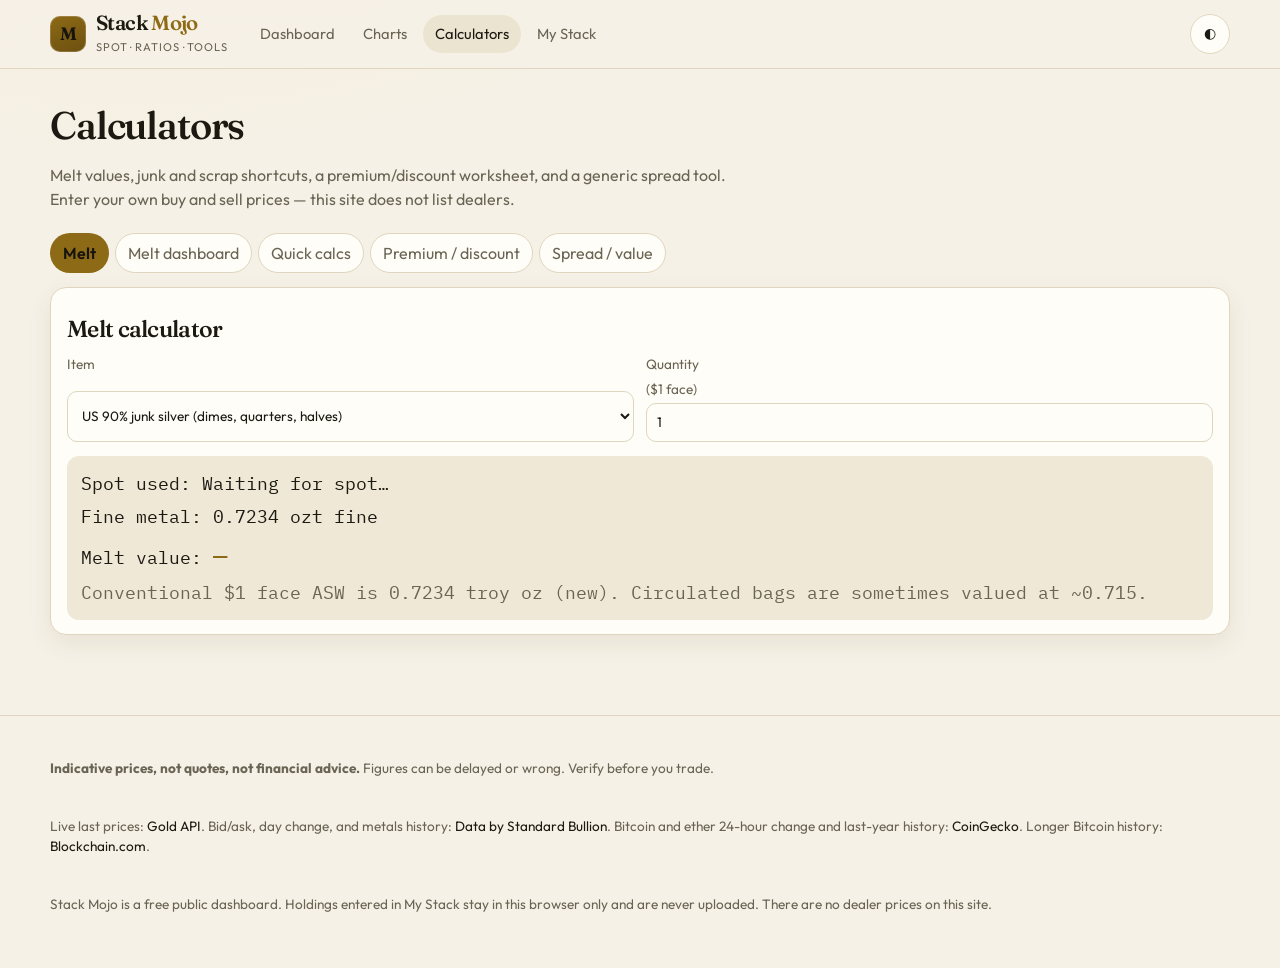
==== calculators.html @ 8f30abaa "Add Stack Mojo, a public metals and crypto spot dashboard. Static PWA with live Gold API last prices" ====
<!DOCTYPE html>
<html lang="en">
<head>
  <meta charset="utf-8">
  <meta name="viewport" content="width=device-width, initial-scale=1">
  <meta name="theme-color" content="#10120e">
  <meta name="description" content="Melt calculator, junk and scrap shortcuts, premium/discount and generic spread tools.">
  <title>Calculators — Stack Mojo</title>
  <link rel="icon" href="assets/favicon.svg" type="image/svg+xml">
  <link rel="apple-touch-icon" href="assets/icons/icon-192.png">
  <link rel="manifest" href="manifest.webmanifest">
  <link rel="preconnect" href="https://fonts.googleapis.com">
  <link rel="preconnect" href="https://fonts.gstatic.com" crossorigin>
  <link href="https://fonts.googleapis.com/css2?family=Fraunces:opsz,wght@9..144,500;9..144,650&family=IBM+Plex+Mono:wght@400;500&family=Outfit:wght@400;500;600&display=swap" rel="stylesheet">
  <link rel="stylesheet" href="css/app.css">
  <script src="js/core.js"></script>

</head>
<body>
  <header class="site-header">
    <div class="wrap header-inner">
      <a class="brand" href="index.html">
        <span class="mark" aria-hidden="true">M</span>
        <span><span class="brand-name">Stack <span>Mojo</span></span><span class="brand-tag">Spot · Ratios · Tools</span></span>
      </a>
      <nav class="primary" aria-label="Primary">
        <a href="index.html" >Dashboard</a>
        <a href="charts.html" >Charts</a>
        <a href="calculators.html"  aria-current="page">Calculators</a>
        <a href="stack.html" >My Stack</a>
      </nav>
      <div class="header-actions">
        <button class="icon-btn" type="button" id="theme-toggle" title="Toggle theme" aria-label="Toggle color theme">◐</button>
      </div>
    </div>
  </header>

<main class="wrap">

    <section class="hero" id="calc-page">
      <div>
        <h1>Calculators</h1>
        <p class="lede">Melt values, junk and scrap shortcuts, a premium/discount worksheet, and a generic spread tool. Enter your own buy and sell prices — this site does not list dealers.</p>
      </div>
    </section>
    <p id="calc-error" class="notice" hidden></p>
    <div class="tabs" role="tablist">
      <button type="button" data-tab="melt" aria-selected="true">Melt</button>
      <button type="button" data-tab="dash">Melt dashboard</button>
      <button type="button" data-tab="quick">Quick calcs</button>
      <button type="button" data-tab="prem">Premium / discount</button>
      <button type="button" data-tab="spread">Spread / value</button>
    </div>

    <section class="panel card" id="panel-melt">
      <h2>Melt calculator</h2>
      <div class="form-grid">
        <label>Item <select id="melt-item"></select></label>
        <label>Quantity <span id="melt-unit-hint" class="muted"></span> <input id="melt-qty" type="number" min="0" step="any" value="1"></label>
      </div>
      <div class="calc-out" style="margin-top:14px">
        <div>Spot used: <span id="melt-spot">—</span></div>
        <div>Fine metal: <span id="melt-oz">—</span></div>
        <div>Melt value: <span class="big" id="melt-value">—</span></div>
        <div class="muted" id="melt-note"></div>
      </div>
    </section>

    <section class="panel card" id="panel-dash" hidden>
      <h2>Melt dashboard</h2>
      <p class="muted">One unit of each item at the live spot. $1 face of 90% silver uses 0.7234 ozt ASW.</p>
      <div id="melt-dashboard"></div>
    </section>

    <section class="panel card" id="panel-quick" hidden>
      <h2>Quick calculators</h2>
      <div class="grid" style="grid-template-columns: repeat(auto-fit, minmax(260px, 1fr)); gap:16px">
        <div>
          <h3>90% junk by face</h3>
          <label>$ face <input id="q-90-face" type="number" min="0" step="any" value="1"></label>
          <div class="calc-out" style="margin-top:10px">
            <div id="q-90-oz">—</div>
            <div class="big" id="q-90-val">—</div>
          </div>
          <p class="muted">Uses 0.7234 ozt per $1 face.</p>
        </div>
        <div>
          <h3>90% junk by gross weight</h3>
          <label>Gross troy oz of coins <input id="q-90-wt" type="number" min="0" step="any" value="1"></label>
          <div class="calc-out" style="margin-top:10px">
            <div id="q-90-wt-oz">—</div>
            <div class="big" id="q-90-wt-val">—</div>
          </div>
          <p class="muted">Assumes 90% fine by weight (unworn).</p>
        </div>
        <div>
          <h3>Scrap gold by karat</h3>
          <label>Grams <input id="q-karat-g" type="number" min="0" step="any" value="10"></label>
          <label>Karat <input id="q-karat" type="number" min="1" max="24" step="any" value="14"></label>
          <div class="calc-out" style="margin-top:10px">
            <div id="q-karat-oz">—</div>
            <div class="big" id="q-karat-val">—</div>
          </div>
        </div>
        <div>
          <h3>.999 fine by ounce</h3>
          <label>Troy ounces <input id="q-999-oz" type="number" min="0" step="any" value="1"></label>
          <label>Metal
            <select id="q-999-metal">
              <option value="XAG">Silver</option>
              <option value="XAU">Gold</option>
              <option value="XPT">Platinum</option>
              <option value="XPD">Palladium</option>
            </select>
          </label>
          <div class="calc-out" style="margin-top:10px">
            <div class="big" id="q-999-val">—</div>
          </div>
        </div>
      </div>
    </section>

    <section class="panel card" id="panel-prem" hidden>
      <h2>Premium / discount</h2>
      <div class="tabs">
        <button type="button" data-prem-tab="buy" aria-selected="true">Buy</button>
        <button type="button" data-prem-tab="sell">Sell</button>
      </div>
      <div class="form-grid">
        <label>Metal
          <select id="p-metal">
            <option value="XAG">Silver</option><option value="XAU">Gold</option>
            <option value="XPT">Platinum</option><option value="XPD">Palladium</option>
          </select>
        </label>
        <label>Fine ounces per unit <input id="p-oz" type="number" min="0" step="any" value="1"></label>
        <label>Price per unit <input id="p-price" type="number" min="0" step="any" value=""></label>
        <label>Quantity <input id="p-qty" type="number" min="0" step="any" value="1"></label>
        <label>Shipping $ <input id="p-ship" type="number" step="any" value="0"></label>
        <label>Tax % <input id="p-tax" type="number" step="any" value="0"></label>
        <label>Card / fee % <input id="p-fee" type="number" step="any" value="0"></label>
      </div>
      <div class="calc-out" style="margin-top:14px">
        <div>Melt of the lot: <span id="p-melt">—</span></div>
        <div><span id="p-net-label">Total paid</span>: <span id="p-net">—</span></div>
        <div>Premium vs melt: <span class="big" id="p-prem">—</span></div>
      </div>
    </section>

    <section class="panel card" id="panel-spread" hidden>
      <h2>Spread / value</h2>
      <p class="muted">Type any ask and buy-back you were quoted. The site does not supply dealer prices.</p>
      <div class="form-grid">
        <label>Metal
          <select id="s-metal">
            <option value="XAG">Silver</option><option value="XAU">Gold</option>
            <option value="XPT">Platinum</option><option value="XPD">Palladium</option>
          </select>
        </label>
        <label>Fine ounces <input id="s-oz" type="number" min="0" step="any" value="1"></label>
        <label>Dealer ask (you pay) <input id="s-ask" type="number" min="0" step="any"></label>
        <label>Dealer buy-back (they pay) <input id="s-bid" type="number" min="0" step="any"></label>
        <label>Override spot (optional) <input id="s-spot" type="number" min="0" step="any" placeholder="Uses live spot if blank"></label>
      </div>
      <div class="calc-out" style="margin-top:14px">
        <div>Spot used: <span id="s-spot-used">—</span> · Melt: <span id="s-melt">—</span></div>
        <div>Premium over spot: <span id="s-prem">—</span></div>
        <div>Buy-back vs spot: <span id="s-bidvs">—</span></div>
        <div>Round-trip spread: <span id="s-spread">—</span></div>
        <div>Breakeven spot move: <span class="big" id="s-be">—</span></div>
      </div>
      <p class="muted">Breakeven is the spot move per ounce needed for the buy-back to cover what you paid, ignoring shipping and tax.</p>
    </section>
    <script>
      document.querySelectorAll(".tabs [data-tab]").forEach((btn) => {
        btn.addEventListener("click", () => {
          document.querySelectorAll(".tabs [data-tab]").forEach((b) => b.setAttribute("aria-selected", b === btn ? "true" : "false"));
          const id = btn.dataset.tab;
          document.querySelectorAll(".panel").forEach((p) => { p.hidden = p.id !== "panel-" + id; });
        });
      });
    </script>

</main>
  <script src="js/prices.js"></script>
  <script src="js/calc.js"></script>

  <footer class="site-footer">
    <div class="wrap">
      <p><strong>Indicative prices, not quotes, not financial advice.</strong> Figures can be delayed or wrong. Verify before you trade.</p>
      <p>Live last prices: <a href="https://gold-api.com">Gold API</a>. Bid/ask, day change, and metals history: <a href="https://standardbullion.com">Data by Standard Bullion</a>. Bitcoin and ether 24-hour change and last-year history: <a href="https://www.coingecko.com">CoinGecko</a>. Longer Bitcoin history: <a href="https://www.blockchain.com">Blockchain.com</a>.</p>
      <p>Stack Mojo is a free public dashboard. Holdings entered in My Stack stay in this browser only and are never uploaded. There are no dealer prices on this site.</p>
    </div>
  </footer>
  <script>
    document.getElementById("theme-toggle")?.addEventListener("click", () => Mojo.toggleTheme());
  </script>
  <script src="js/sw-register.js"></script>
</body>
</html>
---- css/app.css ----
:root {
  --bg: #10120e;
  --bg-elev: #181b14;
  --bg-card: #1c2018;
  --bg-soft: #24281f;
  --line: #32382c;
  --line-strong: #4a5340;
  --text: #f3ebd4;
  --muted: #a39a82;
  --faint: #6f6a58;
  --gold: #e2b857;
  --gold-deep: #c4922a;
  --gold-dim: rgba(226, 184, 87, 0.14);
  --up: #7dcea0;
  --down: #e07a6a;
  --warn: #e0b86a;
  --shadow: 0 10px 30px rgba(0, 0, 0, 0.28);
  --radius: 16px;
  --font: "Outfit", "Segoe UI", sans-serif;
  --display: "Fraunces", Georgia, serif;
  --mono: "IBM Plex Mono", ui-monospace, monospace;
  color-scheme: dark;
}

[data-theme="light"] {
  --bg: #f6f1e6;
  --bg-elev: #fffdf7;
  --bg-card: #fffdf7;
  --bg-soft: #efe8d6;
  --line: #e0d6bf;
  --line-strong: #c9b894;
  --text: #1c1912;
  --muted: #6a6454;
  --faint: #8a8370;
  --gold: #8d6a16;
  --gold-deep: #6d5010;
  --gold-dim: rgba(141, 106, 22, 0.1);
  --up: #1e7a4a;
  --down: #b44535;
  --warn: #8a5a12;
  --shadow: 0 8px 24px rgba(70, 55, 20, 0.08);
  color-scheme: light;
}

* { box-sizing: border-box; }
html, body { margin: 0; padding: 0; }
html { scroll-behavior: smooth; }
body {
  font-family: var(--font);
  background:
    radial-gradient(1200px 500px at 10% -10%, rgba(226, 184, 87, 0.07), transparent 50%),
    var(--bg);
  color: var(--text);
  min-height: 100vh;
  line-height: 1.5;
}

a { color: var(--gold); text-decoration: none; }
a:hover { text-decoration: underline; }

.wrap { width: min(1180px, calc(100% - 32px)); margin: 0 auto; }

.site-header {
  position: sticky; top: 0; z-index: 40;
  background: color-mix(in srgb, var(--bg) 88%, transparent);
  backdrop-filter: blur(14px);
  border-bottom: 1px solid var(--line);
}
.header-inner {
  display: flex; align-items: center; gap: 20px;
  min-height: 68px;
}
.brand { display: flex; align-items: center; gap: 10px; color: inherit; text-decoration: none; }
.brand:hover { text-decoration: none; }
.mark {
  width: 36px; height: 36px; border-radius: 10px;
  background: linear-gradient(160deg, var(--gold), var(--gold-deep));
  color: #16140d;
  display: grid; place-items: center;
  font-family: var(--display);
  font-weight: 650;
  font-size: 18px;
  letter-spacing: -0.04em;
  box-shadow: inset 0 0 0 1px rgba(255,255,255,0.18);
}
.brand-name {
  font-family: var(--display);
  font-weight: 600;
  font-size: 1.28rem;
  letter-spacing: -0.03em;
  line-height: 1;
}
.brand-name span { color: var(--gold); }
.brand-tag { display: block; font-family: var(--font); font-size: 0.7rem; color: var(--muted); letter-spacing: 0.08em; text-transform: uppercase; margin-top: 3px; }

nav.primary { display: flex; gap: 4px; flex: 1; flex-wrap: wrap; }
nav.primary a {
  color: var(--muted);
  padding: 8px 12px;
  border-radius: 999px;
  text-decoration: none;
  font-size: 0.92rem;
}
nav.primary a:hover, nav.primary a[aria-current="page"] {
  color: var(--text);
  background: var(--gold-dim);
  text-decoration: none;
}

.header-actions { display: flex; gap: 8px; align-items: center; }
.icon-btn, .btn {
  border: 1px solid var(--line);
  background: var(--bg-elev);
  color: var(--text);
  border-radius: 999px;
  padding: 8px 12px;
  cursor: pointer;
  font: inherit;
  font-size: 0.88rem;
}
.btn-gold {
  background: var(--gold);
  color: #16140d;
  border-color: transparent;
  font-weight: 600;
}
.btn-gold:hover { filter: brightness(1.06); }
.icon-btn:hover, .btn:hover { border-color: var(--line-strong); }
.icon-btn { width: 40px; height: 40px; display: grid; place-items: center; padding: 0; }

main { padding: 28px 0 80px; }
.hero { display: flex; justify-content: space-between; gap: 16px; align-items: end; margin-bottom: 22px; flex-wrap: wrap; }
h1, h2, h3 { font-family: var(--display); font-weight: 550; letter-spacing: -0.03em; margin: 0 0 8px; }
h1 { font-size: clamp(1.8rem, 3vw, 2.5rem); }
h2 { font-size: 1.45rem; margin-top: 8px; }
.lede { color: var(--muted); max-width: 62ch; margin: 0; }

.meta-row { display: flex; flex-wrap: wrap; gap: 10px 16px; color: var(--muted); font-size: 0.88rem; }
.pill {
  display: inline-flex; align-items: center; gap: 6px;
  border: 1px solid var(--line);
  background: var(--bg-elev);
  border-radius: 999px;
  padding: 4px 10px;
}
.dot { width: 8px; height: 8px; border-radius: 50%; background: var(--faint); }
.dot.open { background: var(--up); box-shadow: 0 0 0 3px color-mix(in srgb, var(--up) 25%, transparent); }
.dot.closed { background: var(--down); }

.grid { display: grid; gap: 14px; }
.quotes { grid-template-columns: repeat(auto-fit, minmax(230px, 1fr)); }
.card {
  background: var(--bg-card);
  border: 1px solid var(--line);
  border-radius: var(--radius);
  padding: 16px 16px 14px;
  box-shadow: var(--shadow);
}
.card.ratio { background: linear-gradient(180deg, var(--gold-dim), var(--bg-card)); }
.card-label { color: var(--muted); font-size: 0.78rem; text-transform: uppercase; letter-spacing: 0.08em; }
.price {
  font-family: var(--mono);
  font-size: 1.7rem;
  font-weight: 500;
  letter-spacing: -0.03em;
  margin: 6px 0 2px;
}
.chg { font-family: var(--mono); font-size: 0.88rem; }
.chg.up { color: var(--up); }
.chg.down { color: var(--down); }
.chg.flat { color: var(--muted); }
.bidask, .sub { color: var(--muted); font-size: 0.8rem; font-family: var(--mono); }
.card footer.mini { margin-top: 10px; display: flex; justify-content: space-between; color: var(--faint); font-size: 0.75rem; }

.toolbar { display: flex; flex-wrap: wrap; gap: 8px; align-items: center; margin: 8px 0 14px; }
.seg { display: flex; border: 1px solid var(--line); border-radius: 999px; overflow: hidden; background: var(--bg-elev); }
.seg button {
  border: 0; background: transparent; color: var(--muted);
  padding: 7px 12px; cursor: pointer; font: inherit; font-size: 0.85rem;
}
.seg button[aria-pressed="true"] { background: var(--gold); color: #16140d; font-weight: 600; }
select, input, textarea {
  font: inherit; color: var(--text);
  background: var(--bg-elev);
  border: 1px solid var(--line);
  border-radius: 10px;
  padding: 8px 10px;
}
textarea { width: 100%; min-height: 120px; }
label { display: grid; gap: 4px; font-size: 0.85rem; color: var(--muted); }
.form-grid { display: grid; grid-template-columns: repeat(auto-fit, minmax(160px, 1fr)); gap: 12px; }

.chart-box { height: 420px; position: relative; }
.chart-box .placeholder { position: absolute; inset: 0; display: grid; place-items: center; color: var(--muted); }

table { width: 100%; border-collapse: collapse; font-size: 0.92rem; }
th, td { text-align: left; padding: 8px 8px; border-bottom: 1px solid var(--line); vertical-align: top; }
th { color: var(--muted); font-weight: 500; font-size: 0.78rem; text-transform: uppercase; letter-spacing: 0.06em; }
td.num, th.num { text-align: right; font-family: var(--mono); }
.tabs { display: flex; gap: 6px; flex-wrap: wrap; margin-bottom: 14px; }
.tabs button {
  border: 1px solid var(--line); background: var(--bg-elev); color: var(--muted);
  border-radius: 999px; padding: 7px 12px; cursor: pointer; font: inherit;
}
.tabs button[aria-selected="true"] { background: var(--gold); color: #16140d; border-color: transparent; font-weight: 600; }
.panel[hidden] { display: none !important; }

.notice {
  border: 1px solid var(--line);
  background: var(--gold-dim);
  border-radius: 12px;
  padding: 12px 14px;
  color: var(--text);
  font-size: 0.92rem;
}
.notice strong { color: var(--gold-deep); }
[data-theme="dark"] .notice strong { color: var(--gold); }

.calc-out {
  font-family: var(--mono);
  font-size: 1.15rem;
  background: var(--bg-soft);
  border-radius: 12px;
  padding: 14px;
  display: grid; gap: 6px;
}
.calc-out .big { font-size: 1.5rem; color: var(--gold); }

.site-footer {
  border-top: 1px solid var(--line);
  padding: 28px 0 40px;
  color: var(--muted);
  font-size: 0.85rem;
}
.site-footer .wrap { display: grid; gap: 10px; }
.site-footer a { color: var(--text); }

.hidden { display: none !important; }
.muted { color: var(--muted); }
.right { margin-left: auto; }

@media (max-width: 720px) {
  .header-inner { flex-wrap: wrap; padding: 8px 0 10px; }
  nav.primary { order: 3; width: 100%; }
  .price { font-size: 1.4rem; }
  .chart-box { height: 320px; }
  .brand-tag { display: none; }
}

@media (prefers-reduced-motion: reduce) {
  html { scroll-behavior: auto; }
  * { transition: none !important; }
}
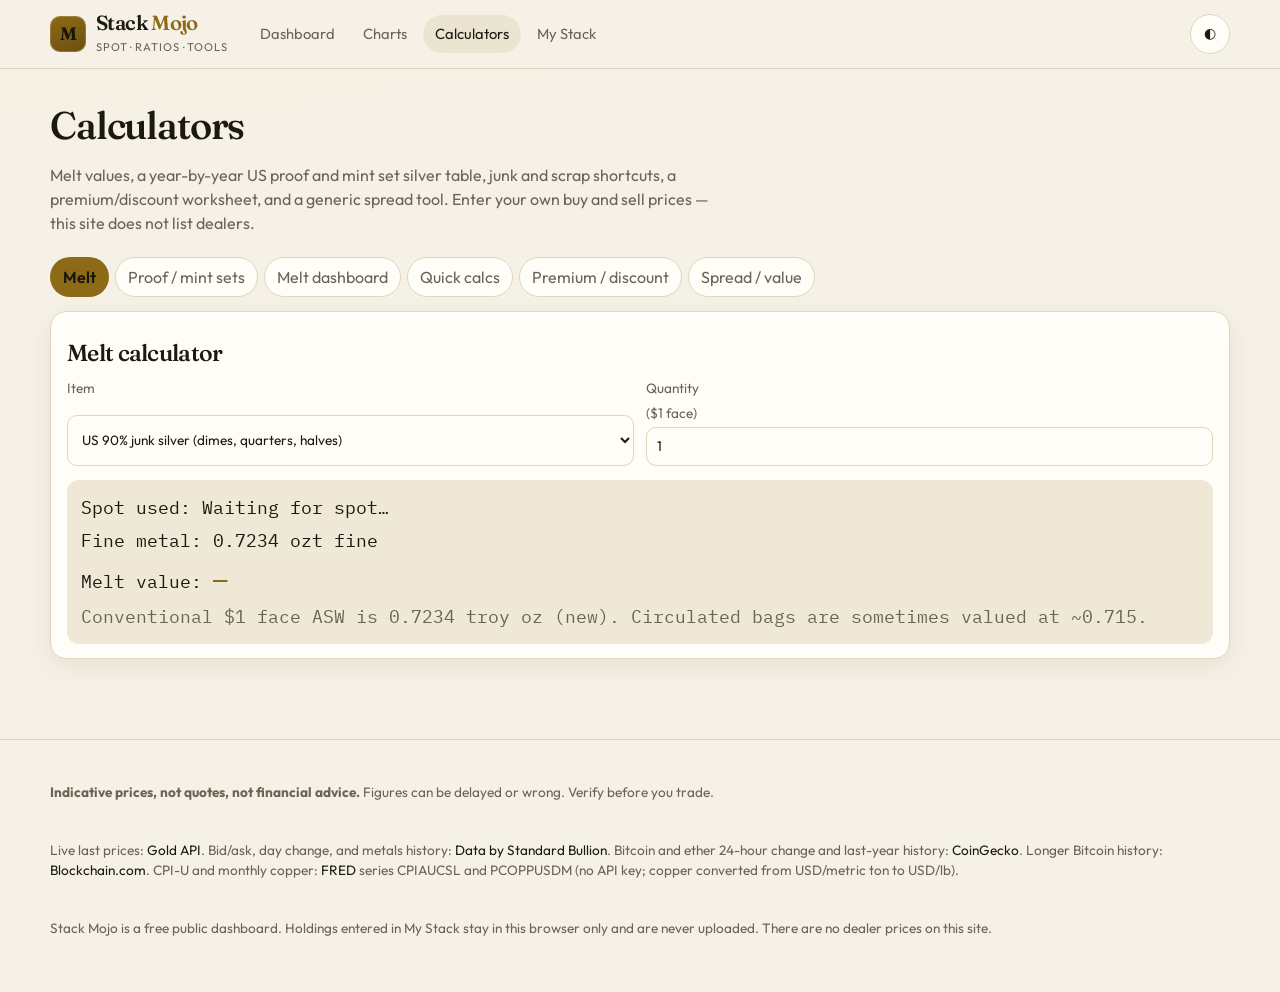
==== commit 43c20d75: "Add CPI overlay, copper history and day change, and US set silver table. Fetch FRED CPIAUCSL and PCO" ====
--- a/calculators.html
+++ b/calculators.html
@@ -4,7 +4,7 @@
   <meta charset="utf-8">
   <meta name="viewport" content="width=device-width, initial-scale=1">
   <meta name="theme-color" content="#10120e">
-  <meta name="description" content="Melt calculator, junk and scrap shortcuts, premium/discount and generic spread tools.">
+  <meta name="description" content="Melt calculator, US proof and mint set silver table, junk and scrap shortcuts, premium/discount and generic spread tools.">
   <title>Calculators — Stack Mojo</title>
   <link rel="icon" href="assets/favicon.svg" type="image/svg+xml">
   <link rel="apple-touch-icon" href="assets/icons/icon-192.png">
@@ -40,12 +40,13 @@
     <section class="hero" id="calc-page">
       <div>
         <h1>Calculators</h1>
-        <p class="lede">Melt values, junk and scrap shortcuts, a premium/discount worksheet, and a generic spread tool. Enter your own buy and sell prices — this site does not list dealers.</p>
+        <p class="lede">Melt values, a year-by-year US proof and mint set silver table, junk and scrap shortcuts, a premium/discount worksheet, and a generic spread tool. Enter your own buy and sell prices — this site does not list dealers.</p>
       </div>
     </section>
     <p id="calc-error" class="notice" hidden></p>
     <div class="tabs" role="tablist">
       <button type="button" data-tab="melt" aria-selected="true">Melt</button>
+      <button type="button" data-tab="sets">Proof / mint sets</button>
       <button type="button" data-tab="dash">Melt dashboard</button>
       <button type="button" data-tab="quick">Quick calcs</button>
       <button type="button" data-tab="prem">Premium / discount</button>
@@ -66,6 +67,41 @@
       </div>
     </section>
 
+
+    <section class="panel card" id="panel-sets" hidden>
+      <h2>US proof and mint set silver</h2>
+      <p class="muted">Actual silver weight (ASW) per official or standard set, and live melt at the silver spot on this page. Figures are melt only, not collector value. Years or products whose silver content is not a single well-documented figure are marked <strong>varies</strong> rather than guessed. A 1980 proof set is clad (no silver). A 1969 mint set contains one 40% Kennedy half (the 1969-D), not two.</p>
+      <div class="sets-toolbar">
+        <label>Year <input id="sets-year" type="number" min="1950" max="2026" placeholder="e.g. 1969 or 1980"></label>
+        <label>Type
+          <select id="sets-kind">
+            <option value="all">All types</option>
+            <option value="proof">Proof sets</option>
+            <option value="silver_proof">Silver Proof sets</option>
+            <option value="sms">Special Mint Sets</option>
+            <option value="mint">Uncirculated mint sets</option>
+            <option value="special">Special / separate products</option>
+          </select>
+        </label>
+        <label class="toggle"><input type="checkbox" id="sets-silver-only"> Hide zero-silver / no-set rows</label>
+      </div>
+      <div class="table-wrap" id="sets-table-wrap">
+        <table class="sets-table" id="sets-table">
+          <thead>
+            <tr>
+              <th>Year</th>
+              <th>Set</th>
+              <th>Silver coins</th>
+              <th class="num">ASW ozt</th>
+              <th class="num">Live melt</th>
+            </tr>
+          </thead>
+          <tbody id="sets-body"></tbody>
+        </table>
+      </div>
+      <p class="muted" id="sets-empty" hidden>No rows match those filters.</p>
+      <div id="sets-footnotes" class="footnotes"></div>
+    </section>
     <section class="panel card" id="panel-dash" hidden>
       <h2>Melt dashboard</h2>
       <p class="muted">One unit of each item at the live spot. $1 face of 90% silver uses 0.7234 ozt ASW.</p>
@@ -172,13 +208,19 @@
       <p class="muted">Breakeven is the spot move per ounce needed for the buy-back to cover what you paid, ignoring shipping and tax.</p>
     </section>
     <script>
+      function openCalcTab(id) {
+        document.querySelectorAll(".tabs [data-tab]").forEach((b) => b.setAttribute("aria-selected", b.dataset.tab === id ? "true" : "false"));
+        document.querySelectorAll("main .panel").forEach((p) => { p.hidden = p.id !== "panel-" + id; });
+      }
       document.querySelectorAll(".tabs [data-tab]").forEach((btn) => {
         btn.addEventListener("click", () => {
-          document.querySelectorAll(".tabs [data-tab]").forEach((b) => b.setAttribute("aria-selected", b === btn ? "true" : "false"));
           const id = btn.dataset.tab;
-          document.querySelectorAll(".panel").forEach((p) => { p.hidden = p.id !== "panel-" + id; });
+          openCalcTab(id);
+          if (id === "sets") history.replaceState(null, "", "#sets");
+          else if (location.hash === "#sets") history.replaceState(null, "", location.pathname + location.search);
         });
       });
+      if (location.hash === "#sets") openCalcTab("sets");
     </script>
 
 </main>
@@ -188,7 +230,7 @@
   <footer class="site-footer">
     <div class="wrap">
       <p><strong>Indicative prices, not quotes, not financial advice.</strong> Figures can be delayed or wrong. Verify before you trade.</p>
-      <p>Live last prices: <a href="https://gold-api.com">Gold API</a>. Bid/ask, day change, and metals history: <a href="https://standardbullion.com">Data by Standard Bullion</a>. Bitcoin and ether 24-hour change and last-year history: <a href="https://www.coingecko.com">CoinGecko</a>. Longer Bitcoin history: <a href="https://www.blockchain.com">Blockchain.com</a>.</p>
+      <p>Live last prices: <a href="https://gold-api.com">Gold API</a>. Bid/ask, day change, and metals history: <a href="https://standardbullion.com">Data by Standard Bullion</a>. Bitcoin and ether 24-hour change and last-year history: <a href="https://www.coingecko.com">CoinGecko</a>. Longer Bitcoin history: <a href="https://www.blockchain.com">Blockchain.com</a>. CPI-U and monthly copper: <a href="https://fred.stlouisfed.org">FRED</a> series CPIAUCSL and PCOPPUSDM (no API key; copper converted from USD/metric ton to USD/lb).</p>
       <p>Stack Mojo is a free public dashboard. Holdings entered in My Stack stay in this browser only and are never uploaded. There are no dealer prices on this site.</p>
     </div>
   </footer>
--- a/css/app.css
+++ b/css/app.css
@@ -239,6 +239,39 @@
 .muted { color: var(--muted); }
 .right { margin-left: auto; }
 
+
+.toggle {
+  display: inline-flex;
+  align-items: center;
+  gap: 8px;
+  font-size: 0.9rem;
+  color: var(--text);
+  cursor: pointer;
+  user-select: none;
+}
+.toggle input { accent-color: var(--gold); width: 1rem; height: 1rem; }
+
+.sets-toolbar {
+  display: flex;
+  flex-wrap: wrap;
+  gap: 14px 18px;
+  align-items: end;
+  margin: 12px 0 16px;
+}
+.table-wrap { overflow-x: auto; max-height: 640px; overflow-y: auto; border: 1px solid var(--line); border-radius: 12px; }
+.sets-table { margin: 0; }
+.sets-table thead th { position: sticky; top: 0; background: var(--bg-elev); z-index: 1; }
+.sets-table .set-name { font-weight: 600; }
+.sets-table .row-note { color: var(--muted); font-size: 0.82rem; margin-top: 4px; max-width: 42rem; }
+.sets-table .row-coins { font-size: 0.88rem; max-width: 28rem; }
+.sets-table tr.highlight { background: var(--gold-dim); }
+.sets-table tr.varies td.num, .sets-table tr.none td.num { color: var(--muted); font-style: italic; font-family: var(--sans, inherit); }
+
+.footnotes { margin-top: 22px; font-size: 0.88rem; color: var(--muted); display: grid; gap: 8px; }
+.footnotes h3 { color: var(--text); font-size: 0.95rem; margin: 8px 0 0; }
+.footnotes ol, .footnotes ul { margin: 0; padding-left: 1.2rem; display: grid; gap: 6px; }
+.footnotes a { color: var(--text); }
+
 @media (max-width: 720px) {
   .header-inner { flex-wrap: wrap; padding: 8px 0 10px; }
   nav.primary { order: 3; width: 100%; }
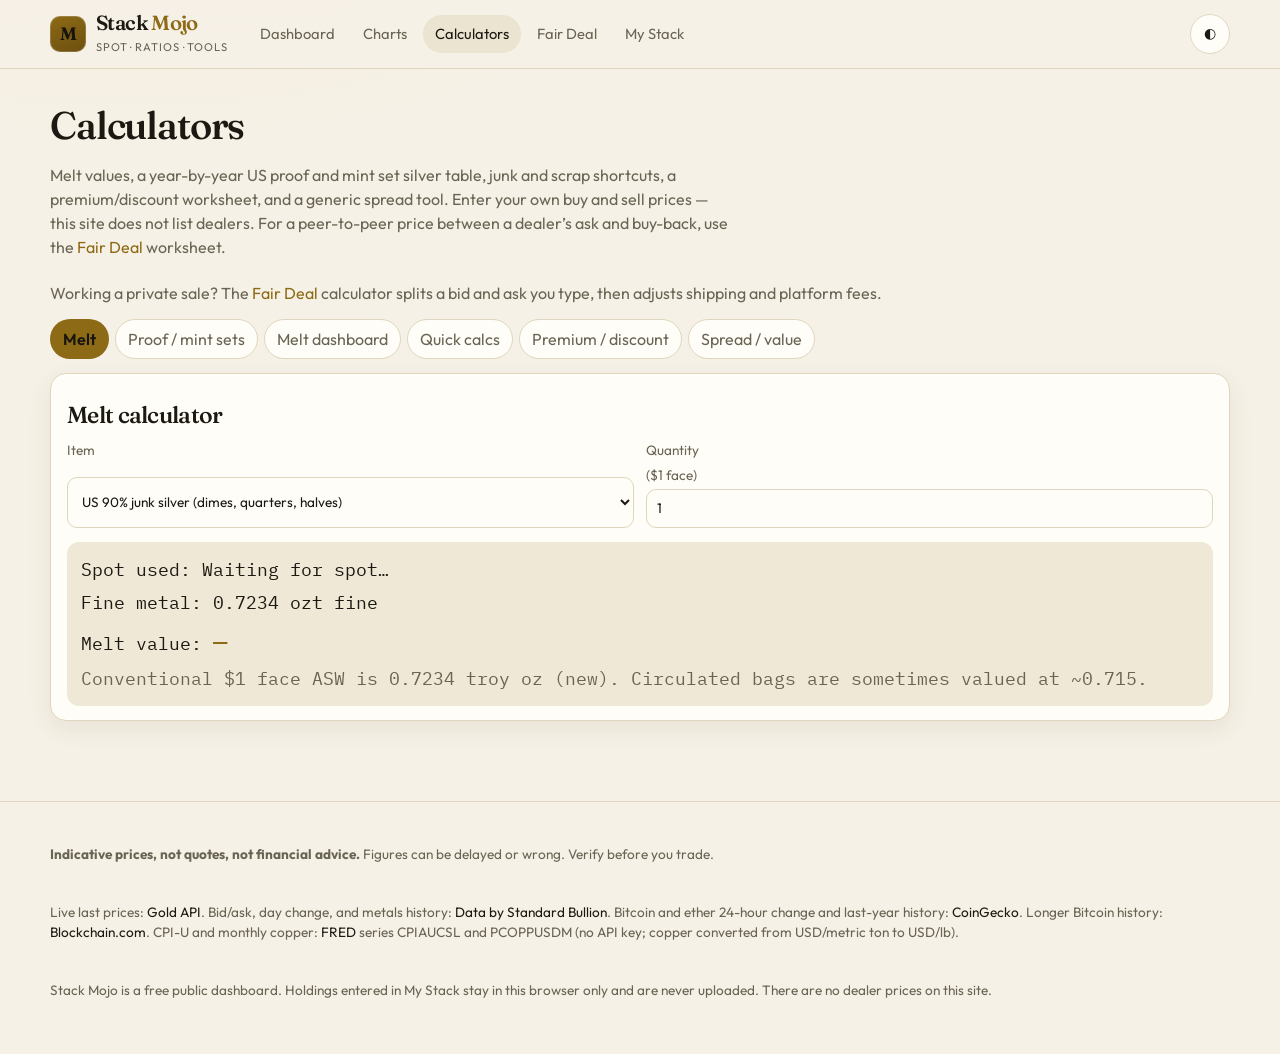
==== commit d5ea1366: "Add a Fair Deal peer-to-peer calculator and guide. New Fair Deal page splits a user-typed dealer bid" ====
--- a/calculators.html
+++ b/calculators.html
@@ -27,6 +27,7 @@
         <a href="index.html" >Dashboard</a>
         <a href="charts.html" >Charts</a>
         <a href="calculators.html"  aria-current="page">Calculators</a>
+        <a href="fair-deal.html" >Fair Deal</a>
         <a href="stack.html" >My Stack</a>
       </nav>
       <div class="header-actions">
@@ -40,10 +41,11 @@
     <section class="hero" id="calc-page">
       <div>
         <h1>Calculators</h1>
-        <p class="lede">Melt values, a year-by-year US proof and mint set silver table, junk and scrap shortcuts, a premium/discount worksheet, and a generic spread tool. Enter your own buy and sell prices — this site does not list dealers.</p>
+        <p class="lede">Melt values, a year-by-year US proof and mint set silver table, junk and scrap shortcuts, a premium/discount worksheet, and a generic spread tool. Enter your own buy and sell prices — this site does not list dealers. For a peer-to-peer price between a dealer’s ask and buy-back, use the <a href="fair-deal.html">Fair Deal</a> worksheet.</p>
       </div>
     </section>
     <p id="calc-error" class="notice" hidden></p>
+    <p class="muted" style="margin-bottom:14px">Working a private sale? The <a href="fair-deal.html">Fair Deal</a> calculator splits a bid and ask you type, then adjusts shipping and platform fees.</p>
     <div class="tabs" role="tablist">
       <button type="button" data-tab="melt" aria-selected="true">Melt</button>
       <button type="button" data-tab="sets">Proof / mint sets</button>
--- a/css/app.css
+++ b/css/app.css
@@ -272,6 +272,65 @@
 .footnotes ol, .footnotes ul { margin: 0; padding-left: 1.2rem; display: grid; gap: 6px; }
 .footnotes a { color: var(--text); }
 
+
+.fair-layout {
+  display: grid;
+  grid-template-columns: repeat(2, minmax(0, 1fr));
+  gap: 18px;
+  align-items: start;
+}
+.split-label { display: grid; gap: 8px; margin-top: 16px; }
+.split-label input[type="range"] {
+  width: 100%;
+  accent-color: var(--gold);
+  padding: 0;
+  background: transparent;
+  border: 0;
+}
+.split-ends {
+  display: flex;
+  justify-content: space-between;
+  gap: 8px;
+  font-size: 0.75rem;
+  color: var(--muted);
+  margin-top: 4px;
+}
+.fd-actions { display: flex; flex-wrap: wrap; gap: 8px; margin-top: 16px; }
+.fd-range { margin-top: 10px; }
+.fd-range-track {
+  position: relative;
+  height: 12px;
+  border-radius: 999px;
+  background: var(--bg-soft);
+  border: 1px solid var(--line);
+  margin: 8px 0 6px;
+}
+.fd-range-fill {
+  position: absolute;
+  top: 0; bottom: 0;
+  left: 25%;
+  width: 50%;
+  background: var(--gold-dim);
+  border-radius: 999px;
+}
+.fd-range-mark {
+  position: absolute;
+  top: -4px;
+  width: 4px;
+  height: 20px;
+  margin-left: -2px;
+  background: var(--gold);
+  border-radius: 2px;
+  left: 50%;
+}
+.checklist, .trade-list { margin: 10px 0 0; padding-left: 1.2rem; display: grid; gap: 8px; }
+.checklist li, .trade-list li { padding-left: 4px; }
+.trade-list a { font-weight: 600; }
+
+@media (max-width: 860px) {
+  .fair-layout { grid-template-columns: 1fr; }
+}
+
 @media (max-width: 720px) {
   .header-inner { flex-wrap: wrap; padding: 8px 0 10px; }
   nav.primary { order: 3; width: 100%; }
